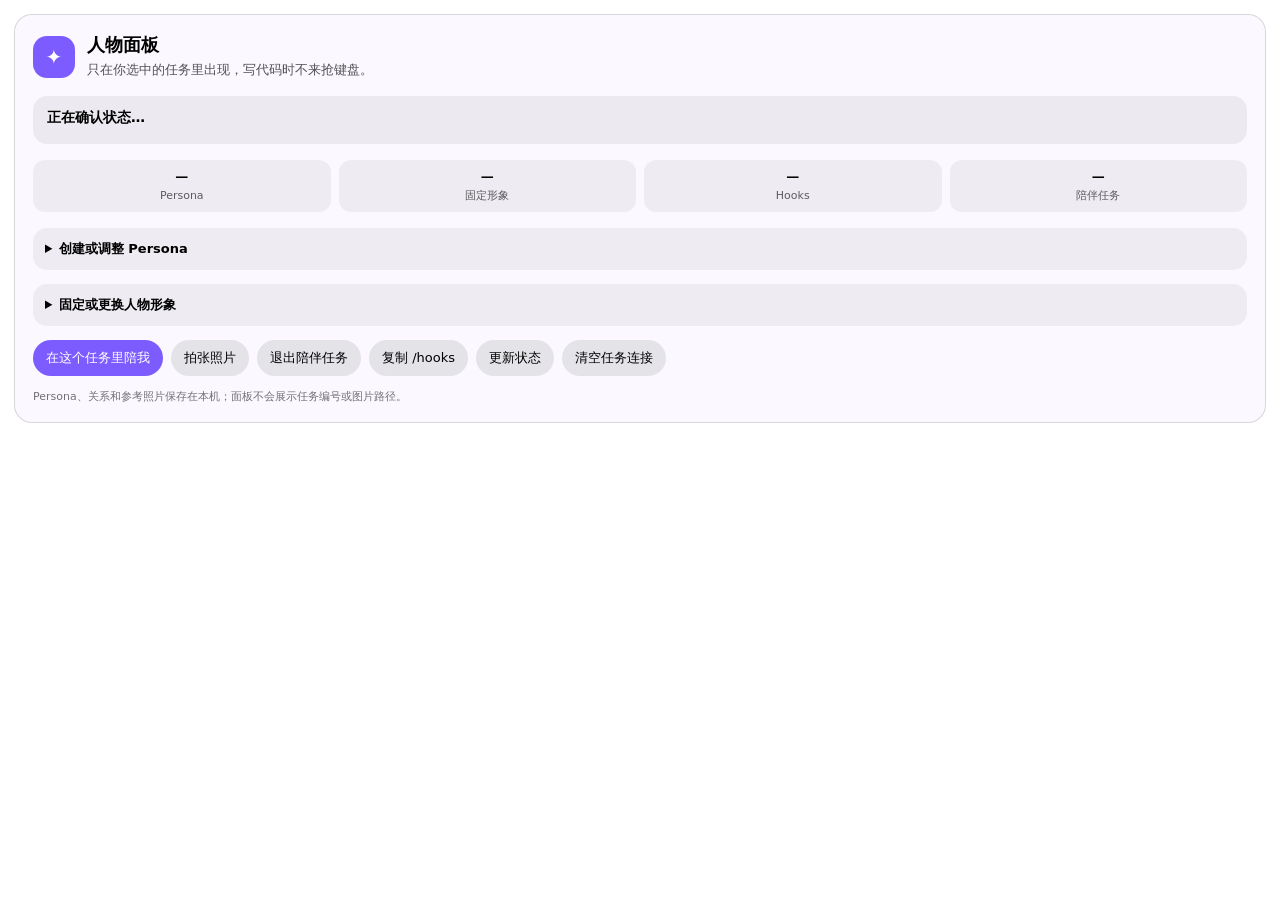
==== mcp/widget.html @ df88cc33 "feat: add task-scoped Codex Plugin UI" ====
<!doctype html>
<html lang="zh-CN">
  <head>
    <meta charset="utf-8" />
    <meta name="viewport" content="width=device-width,initial-scale=1" />
    <title>Companion Kit</title>
    <style>
      :root { color-scheme: light dark; font-family: ui-rounded, system-ui, sans-serif; }
      * { box-sizing: border-box; }
      body { margin: 0; padding: 14px; background: transparent; color: CanvasText; }
      .card { border: 1px solid color-mix(in srgb, CanvasText 14%, transparent); border-radius: 18px; padding: 18px; background: color-mix(in srgb, Canvas 94%, #b7a0ff 6%); }
      .top { display: flex; align-items: center; gap: 12px; }
      .mark { width: 42px; height: 42px; display: grid; place-items: center; border-radius: 14px; background: #7c5cff; color: white; font-size: 20px; }
      h1 { font-size: 18px; margin: 0 0 3px; }
      .sub, .detail { color: color-mix(in srgb, CanvasText 68%, transparent); font-size: 13px; line-height: 1.55; }
      .status { margin: 16px 0; padding: 13px 14px; border-radius: 14px; background: color-mix(in srgb, CanvasText 6%, transparent); }
      .summary { font-weight: 650; font-size: 14px; margin-bottom: 4px; }
      .grid { display: grid; grid-template-columns: repeat(4, minmax(0, 1fr)); gap: 8px; margin: 12px 0 16px; }
      .pill { padding: 9px; border-radius: 12px; text-align: center; background: color-mix(in srgb, CanvasText 5%, transparent); }
      .pill b { display: block; font-size: 13px; }
      .pill span { font-size: 11px; color: color-mix(in srgb, CanvasText 62%, transparent); }
      .actions { display: flex; flex-wrap: wrap; gap: 8px; }
      details { margin: 14px 0; padding: 12px; border-radius: 14px; background: color-mix(in srgb, CanvasText 5%, transparent); }
      summary { cursor: pointer; font-weight: 650; font-size: 13px; }
      label { display: block; margin-top: 10px; font-size: 12px; color: color-mix(in srgb, CanvasText 70%, transparent); }
      input, textarea, select { width: 100%; margin-top: 5px; border: 1px solid color-mix(in srgb, CanvasText 14%, transparent); border-radius: 10px; padding: 9px 10px; background: Canvas; color: CanvasText; font: inherit; }
      textarea { min-height: 74px; resize: vertical; }
      .preview { width: min(100%, 240px); max-height: 240px; object-fit: cover; border-radius: 14px; margin-top: 10px; display: none; }
      .check { display: flex; gap: 8px; align-items: flex-start; }
      .check input { width: auto; margin-top: 3px; }
      .row { display: grid; grid-template-columns: 1fr 1fr; gap: 9px; }
      button { border: 0; border-radius: 999px; padding: 9px 13px; font: inherit; font-size: 13px; cursor: pointer; background: color-mix(in srgb, CanvasText 9%, transparent); color: CanvasText; }
      button.primary { background: #7c5cff; color: white; }
      button:disabled { opacity: .55; cursor: default; }
      .foot { margin-top: 13px; font-size: 11px; color: color-mix(in srgb, CanvasText 55%, transparent); }
      @media (max-width: 520px) { .grid { grid-template-columns: 1fr; } }
    </style>
  </head>
  <body>
    <main class="card">
      <div class="top">
        <div class="mark">✦</div>
        <div><h1>人物面板</h1><div class="sub">只在你选中的任务里出现，写代码时不来抢键盘。</div></div>
      </div>
      <section class="status"><div id="summary" class="summary">正在确认状态…</div><div id="detail" class="detail"></div></section>
      <section class="grid">
        <div class="pill"><b id="persona">—</b><span>Persona</span></div>
        <div class="pill"><b id="identity">—</b><span>固定形象</span></div>
        <div class="pill"><b id="hooks">—</b><span>Hooks</span></div>
        <div class="pill"><b id="scope">—</b><span>陪伴任务</span></div>
      </section>
      <details id="setup">
        <summary>创建或调整 Persona</summary>
        <label>你想认识一个怎样的人？<textarea id="description" maxlength="600" placeholder="比如：高冷御姐，成熟自信，平时话不多，解决问题很利落"></textarea></label>
        <div class="row">
          <label>称呼<input id="displayName" maxlength="40" placeholder="留空也可以" /></label>
          <label>从模板起步<select id="template"><option value="">让我自己描述</option><option value="warm_healer">温柔治愈</option><option value="calm_partner">清醒同伴</option><option value="sunny_friend">阳光朋友</option><option value="playful_pal">俏皮搭档</option></select></label>
        </div>
        <div class="row">
          <label>相处起点<select id="startingMode"><option value="natural">自然认识</option><option value="familiar">已经熟悉</option></select></label>
          <label>关系方向<select id="romance"><option value="false">先做普通陪伴</option><option value="true">允许自然发展</option></select></label>
        </div>
        <div class="actions" style="margin-top:12px"><button id="savePersona" class="primary">保存 Persona</button></div>
        <div id="saveHint" class="foot"></div>
      </details>
      <details id="identitySetup">
        <summary>固定或更换人物形象</summary>
        <label>选择一张清晰参考图<input id="identityFile" type="file" accept="image/png,image/jpeg,image/webp" /></label>
        <img id="identityPreview" class="preview" alt="人物参考图预览" />
        <label class="check"><input id="identityConsent" type="checkbox" /><span>我确认这是成年虚构形象，或我有权使用的成年人物参考。</span></label>
        <div class="actions"><button id="saveIdentity" class="primary" disabled>设为固定主脸</button></div>
        <div id="identityHint" class="foot">固定的是脸部身份，不会把这张图的发型、妆容和衣服焊死。</div>
      </details>
      <div class="actions">
        <button id="bind" class="primary">在这个任务里陪我</button>
        <button id="photo">拍张照片</button>
        <button id="unbind">退出陪伴任务</button>
        <button id="copyHooks">复制 /hooks</button>
        <button id="refresh">更新状态</button>
        <button id="clearScopes">清空任务连接</button>
      </div>
      <div id="panelHint" class="foot">Persona、关系和参考照片保存在本机；面板不会展示任务编号或图片路径。</div>
    </main>
    <script>
      let nextId = 1;
      let toolOutput = null;
      let privateUiState = null;
      let personaHydrated = false;
      let identityPngBase64 = null;
      const pending = new Map();
      const byId = (id) => document.getElementById(id);

      function post(message) { window.parent.postMessage(message, "*"); }
      function rpcRequest(method, params) {
        const id = nextId++;
        post({ jsonrpc: "2.0", id, method, params });
        return new Promise((resolve, reject) => pending.set(id, { resolve, reject }));
      }
      function rpcNotify(method, params) { post({ jsonrpc: "2.0", method, params }); }
      function label(value, yes, no) { return value ? yes : no; }
      function applyToolResult(result) {
        toolOutput = result?.structuredContent || toolOutput;
        privateUiState = result?._meta?.["companion-kit/ui-state"] || privateUiState;
        personaHydrated = false;
        render();
      }
      function render() {
        if (!toolOutput) return;
        const readiness = toolOutput.readiness || {};
        byId("summary").textContent = readiness.summary || "状态暂时不可用";
        byId("detail").textContent = readiness.detail || "";
        byId("persona").textContent = label(toolOutput.persona?.configured, "已创建", "待创建");
        byId("identity").textContent = label(toolOutput.identity?.ready, "已固定", "待确认");
        byId("hooks").textContent = label(toolOutput.hooks?.session_verified, "已验证", "待审核");
        const count = Number(toolOutput.scope?.active_task_count || 0);
        byId("scope").textContent = count > 0 ? `${count} 个` : "未连接";
        const form = privateUiState?.persona_form;
        if (form && !personaHydrated) {
          byId("description").value = form.description || "";
          byId("displayName").value = form.display_name || "";
          byId("template").value = form.template_id || "";
          byId("startingMode").value = form.starting_mode || "natural";
          byId("romance").value = form.romance_enabled ? "true" : "false";
          personaHydrated = true;
        }
      }
      window.addEventListener("message", (event) => {
        if (event.source !== window.parent) return;
        const message = event.data;
        if (!message || message.jsonrpc !== "2.0") return;
        if (typeof message.id === "number") {
          const item = pending.get(message.id);
          if (!item) return;
          pending.delete(message.id);
          return message.error ? item.reject(message.error) : item.resolve(message.result);
        }
        if (message.method === "ui/notifications/tool-result") {
          applyToolResult(message.params);
        }
      }, { passive: true });
      const ready = rpcRequest("ui/initialize", {
        appInfo: { name: "companion-kit-widget", version: "0.8.0-dev.1" },
        appCapabilities: {},
        protocolVersion: "2026-01-26"
      }).then(() => rpcNotify("ui/notifications/initialized", {}));
      function send(text) {
        return ready.then(() => rpcNotify("ui/message", {
          role: "user", content: [{ type: "text", text }]
        }));
      }
      byId("bind").addEventListener("click", () => send("把这个任务设为陪伴任务"));
      byId("photo").addEventListener("click", () => send("拍张照片给我"));
      byId("unbind").addEventListener("click", () => send("退出陪伴任务"));
      byId("copyHooks").addEventListener("click", async () => {
        try {
          await navigator.clipboard.writeText("/hooks");
          byId("panelHint").textContent = "已复制 /hooks。粘贴到 Codex，由你亲自审核四个 Hooks。";
        } catch (_) {
          byId("panelHint").textContent = "请在 Codex 输入 /hooks，并亲自审核 Companion Kit 的四个 Hooks。";
        }
      });
      byId("clearScopes").addEventListener("click", async () => {
        if (!window.confirm("清空所有陪伴任务连接？Persona、关系和参考照片不会删除。")) return;
        const button = byId("clearScopes");
        button.disabled = true;
        try {
          await ready;
          const result = await rpcRequest("tools/call", {
            name: "clear_companion_task_bindings", arguments: { confirm: true }
          });
          applyToolResult(result);
          byId("panelHint").textContent = "任务连接已清空；Persona、关系和参考照片都还在。";
        } catch (_) {
          byId("panelHint").textContent = "这次没有清空成功，现有数据没有变化。";
        } finally {
          button.disabled = false;
        }
      });
      byId("savePersona").addEventListener("click", async () => {
        const button = byId("savePersona");
        button.disabled = true;
        byId("saveHint").textContent = "正在整理这张人物卡…";
        try {
          await ready;
          const templateValue = byId("template").value;
          const result = await rpcRequest("tools/call", {
            name: "save_companion_persona",
            arguments: {
              template_id: templateValue || null,
              description: byId("description").value || null,
              display_name: byId("displayName").value || null,
              starting_mode: byId("startingMode").value,
              romance_enabled: byId("romance").value === "true",
              expected_version: privateUiState?.profile_version ?? null,
              confirm: true
            }
          });
          applyToolResult(result);
          byId("saveHint").textContent = "保存好了。以后想改，回来再写一遍就行。";
        } catch (_) {
          byId("saveHint").textContent = "这次没保存成功，原来的 Persona 没有被覆盖。";
        } finally {
          button.disabled = false;
        }
      });
      function fileToPng(file) {
        if (!file || file.size > 12 * 1024 * 1024) throw new Error("file-too-large");
        return new Promise((resolve, reject) => {
          const reader = new FileReader();
          reader.onerror = () => reject(new Error("read-failed"));
          reader.onload = () => {
            const image = new Image();
            image.onerror = () => reject(new Error("decode-failed"));
            image.onload = () => {
              const scale = Math.min(1, 1536 / Math.max(image.width, image.height));
              const canvas = document.createElement("canvas");
              canvas.width = Math.max(1, Math.round(image.width * scale));
              canvas.height = Math.max(1, Math.round(image.height * scale));
              canvas.getContext("2d").drawImage(image, 0, 0, canvas.width, canvas.height);
              const dataUrl = canvas.toDataURL("image/png");
              resolve({ dataUrl, base64: dataUrl.split(",", 2)[1] });
            };
            image.src = String(reader.result);
          };
          reader.readAsDataURL(file);
        });
      }
      function updateIdentityButton() {
        byId("saveIdentity").disabled = !(identityPngBase64 && byId("identityConsent").checked);
      }
      byId("identityFile").addEventListener("change", async (event) => {
        identityPngBase64 = null;
        updateIdentityButton();
        try {
          const converted = await fileToPng(event.target.files?.[0]);
          identityPngBase64 = converted.base64;
          byId("identityPreview").src = converted.dataUrl;
          byId("identityPreview").style.display = "block";
          byId("identityHint").textContent = "先看一眼。确认后才会固定；换新脸也不会清空 Persona 和关系。";
        } catch (_) {
          byId("identityHint").textContent = "这张图无法读取。请换一张 PNG、JPG 或 WebP，大小不要超过 12MB。";
        }
        updateIdentityButton();
      });
      byId("identityConsent").addEventListener("change", updateIdentityButton);
      byId("saveIdentity").addEventListener("click", async () => {
        if (!identityPngBase64 || !byId("identityConsent").checked) return;
        const button = byId("saveIdentity");
        button.disabled = true;
        byId("identityHint").textContent = "正在确认这张脸…";
        try {
          await ready;
          const result = await rpcRequest("tools/call", {
            name: "set_companion_primary_face",
            arguments: {
              image_base64: identityPngBase64,
              adult_authorized: true,
              confirm: true
            }
          });
          applyToolResult(result);
          identityPngBase64 = null;
          byId("identityFile").value = "";
          byId("identityConsent").checked = false;
          byId("identityHint").textContent = "主脸已经固定。下次想换，还是从这里选图并确认。";
        } catch (_) {
          byId("identityHint").textContent = "这次没有换成功，原来的形象仍然有效。";
        }
        updateIdentityButton();
      });
      byId("refresh").addEventListener("click", async () => {
        await ready;
        const result = await rpcRequest("tools/call", { name: "open_companion_home", arguments: {} });
        applyToolResult(result);
      });
    </script>
  </body>
</html>
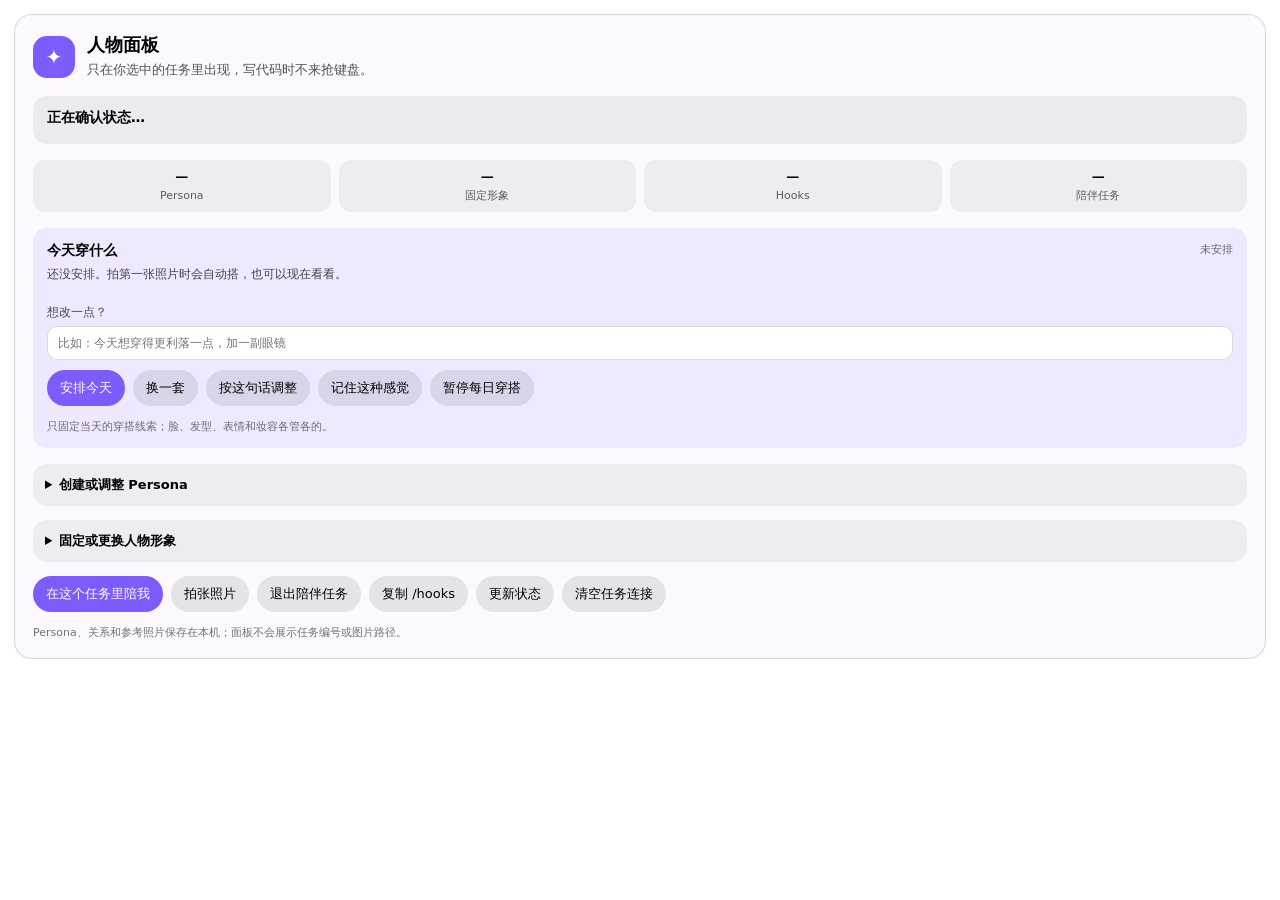
==== commit 13021b7d: "feat: add daily OOTD continuity" ====
--- a/mcp/widget.html
+++ b/mcp/widget.html
@@ -19,6 +19,11 @@
       .pill { padding: 9px; border-radius: 12px; text-align: center; background: color-mix(in srgb, CanvasText 5%, transparent); }
       .pill b { display: block; font-size: 13px; }
       .pill span { font-size: 11px; color: color-mix(in srgb, CanvasText 62%, transparent); }
+      .look { margin: 0 0 16px; padding: 14px; border-radius: 14px; background: color-mix(in srgb, #7c5cff 10%, transparent); }
+      .look-head { display: flex; align-items: flex-start; justify-content: space-between; gap: 10px; }
+      .look-title { font-weight: 700; font-size: 14px; }
+      .look-copy { margin: 5px 0 10px; color: color-mix(in srgb, CanvasText 72%, transparent); font-size: 12px; line-height: 1.55; }
+      .look-state { white-space: nowrap; font-size: 11px; color: color-mix(in srgb, CanvasText 58%, transparent); }
       .actions { display: flex; flex-wrap: wrap; gap: 8px; }
       details { margin: 14px 0; padding: 12px; border-radius: 14px; background: color-mix(in srgb, CanvasText 5%, transparent); }
       summary { cursor: pointer; font-weight: 650; font-size: 13px; }
@@ -48,6 +53,18 @@
         <div class="pill"><b id="identity">—</b><span>固定形象</span></div>
         <div class="pill"><b id="hooks">—</b><span>Hooks</span></div>
         <div class="pill"><b id="scope">—</b><span>陪伴任务</span></div>
+      </section>
+      <section class="look">
+        <div class="look-head"><div><div class="look-title" id="lookTitle">今天穿什么</div><div class="look-copy" id="lookCopy">还没安排。拍第一张照片时会自动搭，也可以现在看看。</div></div><div id="lookState" class="look-state">未安排</div></div>
+        <label>想改一点？<input id="lookNote" maxlength="160" placeholder="比如：今天想穿得更利落一点，加一副眼镜" /></label>
+        <div class="actions" style="margin-top:10px">
+          <button id="planLook" class="primary">安排今天</button>
+          <button id="rerollLook">换一套</button>
+          <button id="customizeLook">按这句话调整</button>
+          <button id="rememberLook">记住这种感觉</button>
+          <button id="toggleLook">暂停每日穿搭</button>
+        </div>
+        <div id="lookHint" class="foot">只固定当天的穿搭线索；脸、发型、表情和妆容各管各的。</div>
       </section>
       <details id="setup">
         <summary>创建或调整 Persona</summary>
@@ -99,9 +116,13 @@
       function rpcNotify(method, params) { post({ jsonrpc: "2.0", method, params }); }
       function label(value, yes, no) { return value ? yes : no; }
       function applyToolResult(result) {
+        const previousVersion = privateUiState?.profile_version ?? null;
+        const nextPrivateState = result?._meta?.["companion-kit/ui-state"] || privateUiState;
         toolOutput = result?.structuredContent || toolOutput;
-        privateUiState = result?._meta?.["companion-kit/ui-state"] || privateUiState;
-        personaHydrated = false;
+        privateUiState = nextPrivateState;
+        if (!personaHydrated || previousVersion !== (nextPrivateState?.profile_version ?? null)) {
+          personaHydrated = false;
+        }
         render();
       }
       function render() {
@@ -114,6 +135,34 @@
         byId("hooks").textContent = label(toolOutput.hooks?.session_verified, "已验证", "待审核");
         const count = Number(toolOutput.scope?.active_task_count || 0);
         byId("scope").textContent = count > 0 ? `${count} 个` : "未连接";
+        const daily = privateUiState?.daily_look;
+        const look = daily?.current;
+        const enabled = daily?.enabled !== false;
+        const available = daily?.available !== false;
+        if (!available) {
+          byId("lookTitle").textContent = "今天穿什么";
+          byId("lookCopy").textContent = "穿搭状态暂时读不到，现有 Persona 和照片没有变化。";
+          byId("lookState").textContent = "暂不可用";
+        } else if (!enabled) {
+          byId("lookTitle").textContent = look?.title || "今天穿什么";
+          byId("lookCopy").textContent = "已暂停。原来的记录还在，照片会先按你当次说的来。";
+          byId("lookState").textContent = "已暂停";
+        } else if (look) {
+          byId("lookTitle").textContent = look.title || "今天的穿搭";
+          byId("lookCopy").textContent = `${look.hero_piece}；${look.palette}；${look.accent}`;
+          byId("lookState").textContent = look.status === "confirmed" ? "已出片" : "待第一张照片";
+        } else {
+          byId("lookTitle").textContent = "今天穿什么";
+          byId("lookCopy").textContent = enabled ? "还没安排。拍第一张照片时会自动搭，也可以现在看看。" : "已暂停。照片会按你当次说的来，不保留当天穿搭。";
+          byId("lookState").textContent = enabled ? "未安排" : "已暂停";
+        }
+        byId("planLook").disabled = !available || !enabled || !!look || !toolOutput.persona?.configured;
+        byId("planLook").textContent = look ? "今天已安排" : "安排今天";
+        byId("rerollLook").disabled = !available || !enabled || !look;
+        byId("customizeLook").disabled = !available || !enabled || !look;
+        byId("rememberLook").disabled = !available || !enabled || !look;
+        byId("toggleLook").disabled = !available || !toolOutput.persona?.configured;
+        byId("toggleLook").textContent = enabled ? "暂停每日穿搭" : "恢复每日穿搭";
         const form = privateUiState?.persona_form;
         if (form && !personaHydrated) {
           byId("description").value = form.description || "";
@@ -139,7 +188,7 @@
         }
       }, { passive: true });
       const ready = rpcRequest("ui/initialize", {
-        appInfo: { name: "companion-kit-widget", version: "0.8.0-dev.1" },
+        appInfo: { name: "companion-kit-widget", version: "0.9.0-dev.1" },
         appCapabilities: {},
         protocolVersion: "2026-01-26"
       }).then(() => rpcNotify("ui/notifications/initialized", {}));
@@ -176,6 +225,49 @@
           button.disabled = false;
         }
       });
+      async function updateDailyLook(action) {
+        const look = privateUiState?.daily_look?.current;
+        const note = byId("lookNote").value.trim();
+        if (action === "customize" && !note) {
+          byId("lookHint").textContent = "先写一句想怎么调整，比如“更利落一点，加一副眼镜”。";
+          return;
+        }
+        const buttons = ["planLook", "rerollLook", "customizeLook", "rememberLook", "toggleLook"];
+        buttons.forEach((id) => { byId(id).disabled = true; });
+        byId("lookHint").textContent = "正在搭今天这一套…";
+        try {
+          await ready;
+          const result = await rpcRequest("tools/call", {
+            name: "update_companion_daily_look",
+            arguments: {
+              action,
+              expected_look_id: ["reroll", "customize", "remember"].includes(action) ? (look?.look_id || null) : null,
+              note: action === "customize" ? note : null,
+              confirm: true
+            }
+          });
+          applyToolResult(result);
+          if (action === "customize") byId("lookNote").value = "";
+          const messages = {
+            plan: "今天这一套安排好了；第一张真实照片拍成后才算正式穿上。",
+            reroll: "换了一套。还不对的话，可以继续换或写一句微调。",
+            customize: "按你说的调整好了；明确要求会盖过自动搭配。",
+            remember: "记住了。以后会更常往这种感觉靠，但不会天天复制。",
+            pause: "已暂停。之后每张照片只按当次要求来。",
+            resume: "已恢复。今天继续保持轻量的穿搭连续性。"
+          };
+          byId("lookHint").textContent = messages[action] || "今日穿搭已更新。";
+        } catch (_) {
+          byId("lookHint").textContent = "这次没有改成功，原来的今日穿搭没有变化。";
+        } finally {
+          render();
+        }
+      }
+      byId("planLook").addEventListener("click", () => updateDailyLook("plan"));
+      byId("rerollLook").addEventListener("click", () => updateDailyLook("reroll"));
+      byId("customizeLook").addEventListener("click", () => updateDailyLook("customize"));
+      byId("rememberLook").addEventListener("click", () => updateDailyLook("remember"));
+      byId("toggleLook").addEventListener("click", () => updateDailyLook(privateUiState?.daily_look?.enabled === false ? "resume" : "pause"));
       byId("savePersona").addEventListener("click", async () => {
         const button = byId("savePersona");
         button.disabled = true;
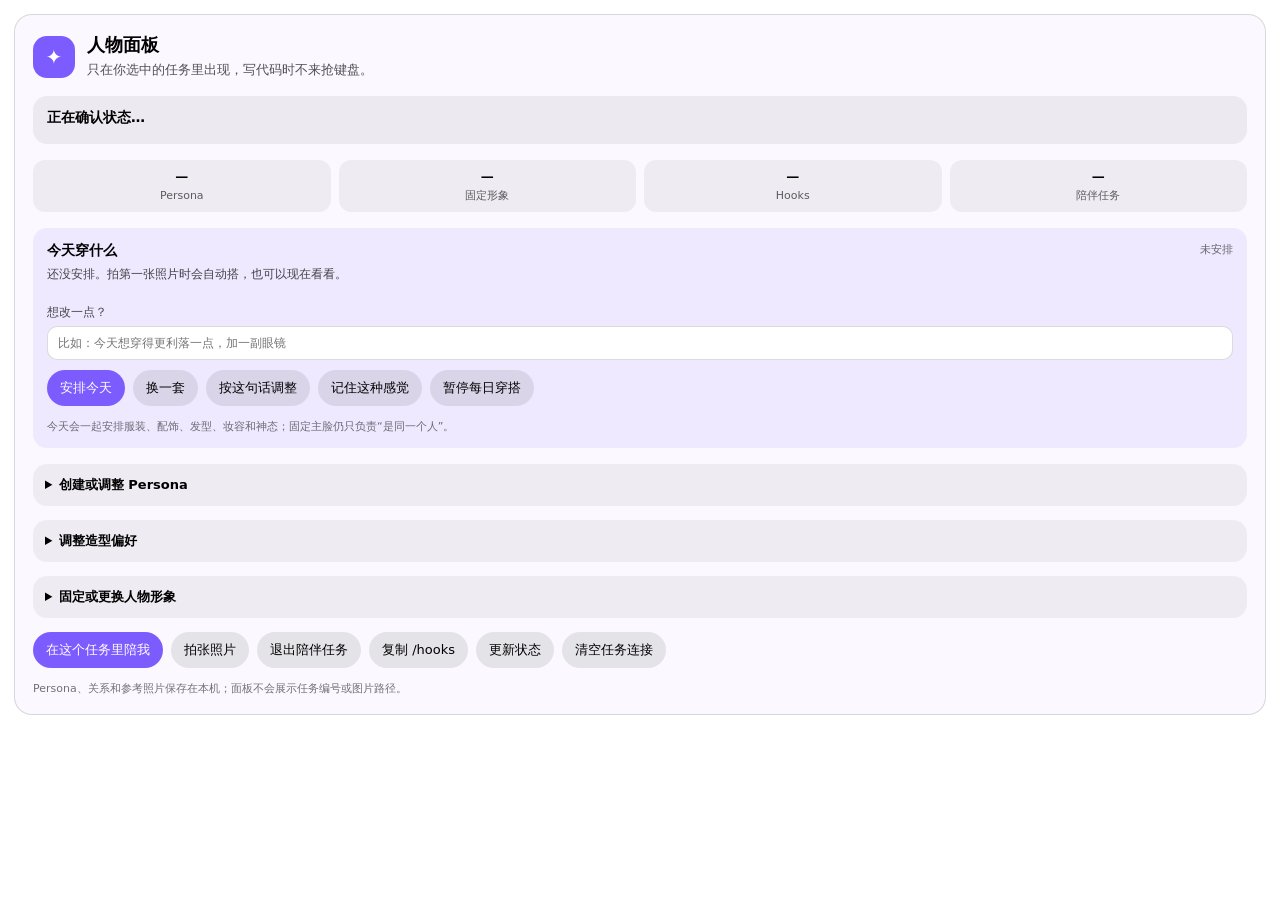
==== commit 14d4826f: "feat: add persona-aware daily styling" ====
--- a/mcp/widget.html
+++ b/mcp/widget.html
@@ -64,7 +64,7 @@
           <button id="rememberLook">记住这种感觉</button>
           <button id="toggleLook">暂停每日穿搭</button>
         </div>
-        <div id="lookHint" class="foot">只固定当天的穿搭线索；脸、发型、表情和妆容各管各的。</div>
+        <div id="lookHint" class="foot">今天会一起安排服装、配饰、发型、妆容和神态；固定主脸仍只负责“是同一个人”。</div>
       </section>
       <details id="setup">
         <summary>创建或调整 Persona</summary>
@@ -79,6 +79,17 @@
         </div>
         <div class="actions" style="margin-top:12px"><button id="savePersona" class="primary">保存 Persona</button></div>
         <div id="saveHint" class="foot"></div>
+      </details>
+      <details id="styleSetup">
+        <summary>调整造型偏好</summary>
+        <label>整体方向<textarea id="styleDirection" maxlength="240" placeholder="比如：冷静利落，有一点复古感，日常也要有造型"></textarea></label>
+        <div class="row">
+          <label>表现程度<select id="styleBoldness"><option value="restrained">低调</option><option value="balanced">平衡</option><option value="expressive">抢眼</option></select></label>
+          <label>常用标志<input id="styleSignatures" maxlength="480" placeholder="比如：复古镜框、细金属耳饰" /></label>
+        </div>
+        <label>不想出现<input id="styleAvoids" maxlength="480" placeholder="比如：荧光色、大 Logo；用逗号分开" /></label>
+        <div class="actions" style="margin-top:12px"><button id="saveStyle" class="primary">保存造型偏好</button></div>
+        <div id="styleHint" class="foot">这是当前 Persona 的私有偏好，不会变成所有人的模板；以后随时可以改。</div>
       </details>
       <details id="identitySetup">
         <summary>固定或更换人物形象</summary>
@@ -103,6 +114,7 @@
       let toolOutput = null;
       let privateUiState = null;
       let personaHydrated = false;
+      let styleHydrated = false;
       let identityPngBase64 = null;
       const pending = new Map();
       const byId = (id) => document.getElementById(id);
@@ -117,11 +129,15 @@
       function label(value, yes, no) { return value ? yes : no; }
       function applyToolResult(result) {
         const previousVersion = privateUiState?.profile_version ?? null;
+        const previousStyleVersion = privateUiState?.styling_form?.version ?? null;
         const nextPrivateState = result?._meta?.["companion-kit/ui-state"] || privateUiState;
         toolOutput = result?.structuredContent || toolOutput;
         privateUiState = nextPrivateState;
         if (!personaHydrated || previousVersion !== (nextPrivateState?.profile_version ?? null)) {
           personaHydrated = false;
+        }
+        if (!styleHydrated || previousStyleVersion !== (nextPrivateState?.styling_form?.version ?? null)) {
+          styleHydrated = false;
         }
         render();
       }
@@ -149,7 +165,7 @@
           byId("lookState").textContent = "已暂停";
         } else if (look) {
           byId("lookTitle").textContent = look.title || "今天的穿搭";
-          byId("lookCopy").textContent = `${look.hero_piece}；${look.palette}；${look.accent}`;
+          byId("lookCopy").textContent = `${look.outfit || look.hero_piece}；${look.hairstyle || "自然发型"}；${look.makeup || "自然妆面"}。小心思：${look.tip || look.accent}`;
           byId("lookState").textContent = look.status === "confirmed" ? "已出片" : "待第一张照片";
         } else {
           byId("lookTitle").textContent = "今天穿什么";
@@ -172,6 +188,15 @@
           byId("romance").value = form.romance_enabled ? "true" : "false";
           personaHydrated = true;
         }
+        const style = privateUiState?.styling_form;
+        if (style && !styleHydrated) {
+          byId("styleDirection").value = style.direction || "";
+          byId("styleBoldness").value = style.boldness || "balanced";
+          byId("styleSignatures").value = Array.isArray(style.signature_elements) ? style.signature_elements.join("、") : "";
+          byId("styleAvoids").value = Array.isArray(style.avoid_elements) ? style.avoid_elements.join("、") : "";
+          styleHydrated = true;
+        }
+        byId("saveStyle").disabled = !style || !toolOutput.persona?.configured;
       }
       window.addEventListener("message", (event) => {
         if (event.source !== window.parent) return;
@@ -188,7 +213,7 @@
         }
       }, { passive: true });
       const ready = rpcRequest("ui/initialize", {
-        appInfo: { name: "companion-kit-widget", version: "0.9.0-dev.1" },
+        appInfo: { name: "companion-kit-widget", version: "0.9.0-dev.4" },
         appCapabilities: {},
         protocolVersion: "2026-01-26"
       }).then(() => rpcNotify("ui/notifications/initialized", {}));
@@ -268,6 +293,39 @@
       byId("customizeLook").addEventListener("click", () => updateDailyLook("customize"));
       byId("rememberLook").addEventListener("click", () => updateDailyLook("remember"));
       byId("toggleLook").addEventListener("click", () => updateDailyLook(privateUiState?.daily_look?.enabled === false ? "resume" : "pause"));
+      function splitStyleElements(value) {
+        return [...new Set(String(value || "").split(/[\n,，、;；]+/).map((item) => item.trim()).filter(Boolean))];
+      }
+      byId("saveStyle").addEventListener("click", async () => {
+        const button = byId("saveStyle");
+        const direction = byId("styleDirection").value.trim();
+        if (!direction) {
+          byId("styleHint").textContent = "先用一句话说说整体方向就行。";
+          return;
+        }
+        button.disabled = true;
+        byId("styleHint").textContent = "正在记住这个人的造型偏好…";
+        try {
+          await ready;
+          const result = await rpcRequest("tools/call", {
+            name: "update_companion_style",
+            arguments: {
+              direction,
+              boldness: byId("styleBoldness").value,
+              signature_elements: splitStyleElements(byId("styleSignatures").value),
+              avoid_elements: splitStyleElements(byId("styleAvoids").value),
+              expected_version: privateUiState?.styling_form?.version ?? null,
+              confirm: true
+            }
+          });
+          applyToolResult(result);
+          byId("styleHint").textContent = "记住了。下一套开始按这个方向变化；已经拍好的照片和关系数据不会动。";
+        } catch (_) {
+          byId("styleHint").textContent = "这次没有保存成功，原来的造型偏好没有变化。";
+        } finally {
+          render();
+        }
+      });
       byId("savePersona").addEventListener("click", async () => {
         const button = byId("savePersona");
         button.disabled = true;
